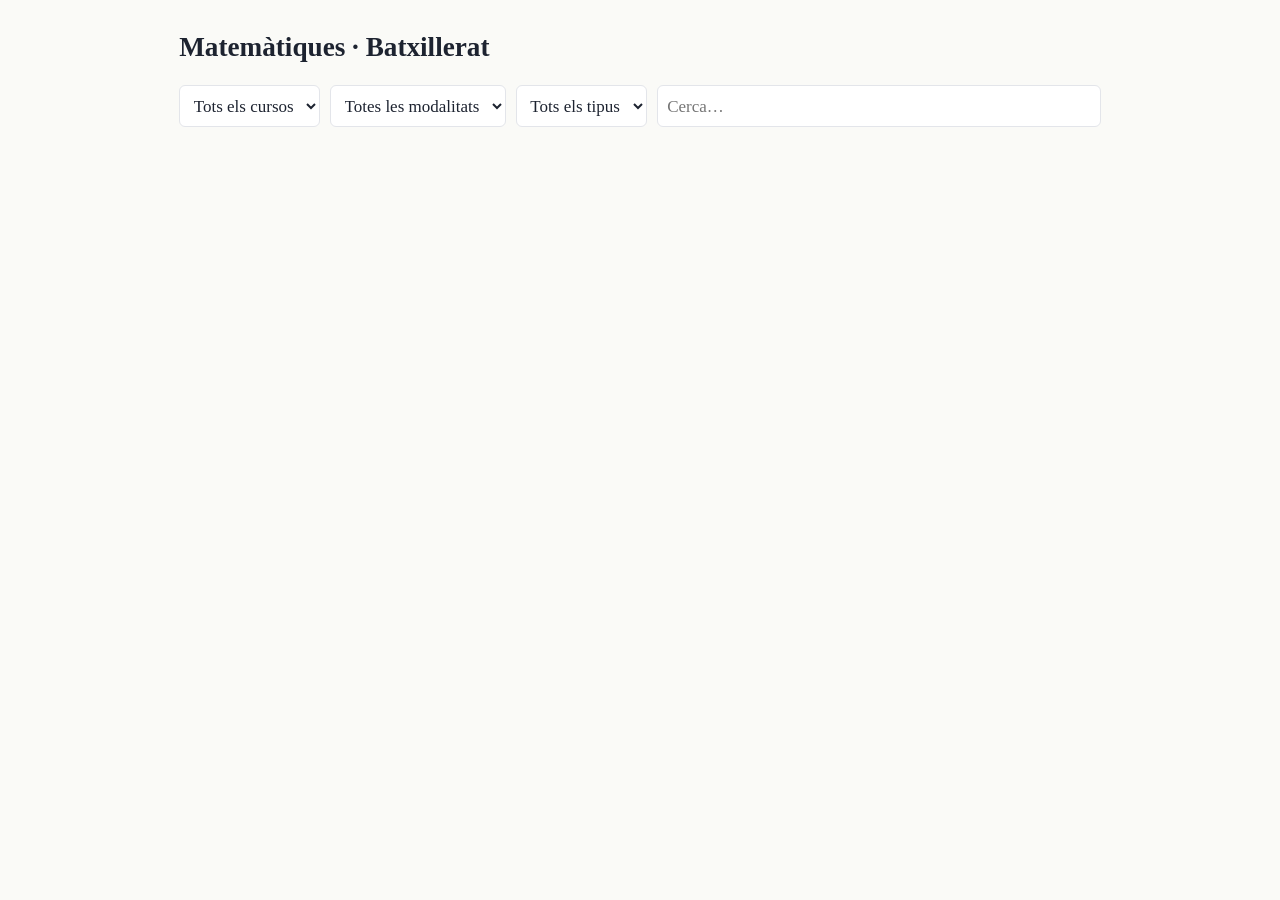
==== index.html @ 23cd7504 "Add files via upload" ====
<!doctype html><html lang="ca"><head><meta charset="utf-8"><meta name="viewport" content="width=device-width,initial-scale=1">
<title>Matemàtiques · Batxillerat</title><link rel="stylesheet" href="style.css"></head><body>
<header><h1>Matemàtiques · Batxillerat</h1>
<div class="filtres"><select id="curs"><option value="">Tots els cursos</option></select>
<select id="mod"><option value="">Totes les modalitats</option></select>
<select id="tipus"><option value="">Tots els tipus</option></select>
<input id="q" placeholder="Cerca…"></div></header><main id="llista"></main>
<script>
let D=[];const $=i=>document.getElementById(i);
const uniq=k=>[...new Set(D.map(d=>d[k]).filter(Boolean))].sort();
function omple(id,k){uniq(k).forEach(v=>$(id).add(new Option(v,v)))}
function pinta(){
 const c=$('curs').value,m=$('mod').value,t=$('tipus').value,q=$('q').value.toLowerCase();
 const f=D.filter(d=>(!c||d.curs==c)&&(!m||d.modalitat==m||d.modalitat=='tots')&&(!t||d.tipus==t)&&(!q||(d.title+d.tema).toLowerCase().includes(q)));
 const g={};f.forEach(d=>(g[d.tema||'altres']??=[]).push(d));
 $('llista').innerHTML=Object.keys(g).sort().map(k=>`<h2>${k}</h2><div class="cards">`+g[k].map(d=>
 `<a class="card" href="visor.html?f=${encodeURIComponent(d.path)}"><b>${d.title}</b><small>${[d.curs,d.modalitat,d.tipus].filter(Boolean).map(x=>`<span class="tag">${x}</span>`).join('')}</small></a>`).join('')+'</div>').join('')||'<p>Cap resultat.</p>';
}
fetch('materials.json').then(r=>r.json()).then(j=>{D=j;omple('curs','curs');omple('mod','modalitat');omple('tipus','tipus');
 ['curs','mod','tipus','q'].forEach(i=>$(i).addEventListener('input',pinta));pinta()});
</script></body></html>
---- style.css ----
:root{--bg:#fafaf7;--fg:#1d2330;--mut:#667085;--acc:#1f5fbf;--card:#fff;--bd:#e3e5ea}
@media(prefers-color-scheme:dark){:root{--bg:#14171f;--fg:#e8eaf0;--mut:#98a2b3;--acc:#7aa8ff;--card:#1c2029;--bd:#2c313c}}
*{box-sizing:border-box}body{margin:0;background:var(--bg);color:var(--fg);font:17px/1.6 Georgia,'Times New Roman',serif}
header,main{max-width:960px;margin:0 auto;padding:1rem 1.2rem}
h1{font-size:1.7rem;margin:.6rem 0}a{color:var(--acc)}
.filtres{display:flex;flex-wrap:wrap;gap:.6rem;margin:1rem 0}
select,input{font:inherit;padding:.4rem .6rem;border:1px solid var(--bd);border-radius:6px;background:var(--card);color:var(--fg)}
input{flex:1;min-width:180px}
h2{margin:1.6rem 0 .4rem;border-bottom:1px solid var(--bd);text-transform:capitalize}
.cards{display:grid;grid-template-columns:repeat(auto-fill,minmax(260px,1fr));gap:.7rem}
.card{display:block;padding:.7rem .9rem;background:var(--card);border:1px solid var(--bd);border-radius:8px;text-decoration:none;color:var(--fg)}
.card:hover{border-color:var(--acc)}.card small{color:var(--mut);display:block}
.tag{display:inline-block;font-size:.75rem;padding:0 .45rem;margin-right:.3rem;border-radius:999px;background:var(--bd)}
article{background:var(--card);border:1px solid var(--bd);border-radius:8px;padding:1rem 1.6rem}
article h1,article h2,article h3{font-family:system-ui,sans-serif}
blockquote{margin:1rem 0;padding:.4rem 1rem;border-left:4px solid var(--acc);background:rgba(31,95,191,.07)}
details{margin:.5rem 0}summary{cursor:pointer;color:var(--acc)}
table{border-collapse:collapse}td,th{border:1px solid var(--bd);padding:.3rem .6rem}
.nav{font:.9rem system-ui}.nav button{font:inherit}
@media print{header,.nav{display:none}body{background:#fff;color:#000;font-size:12pt}article{border:0;padding:0}details{display:block}details>*{display:block}}
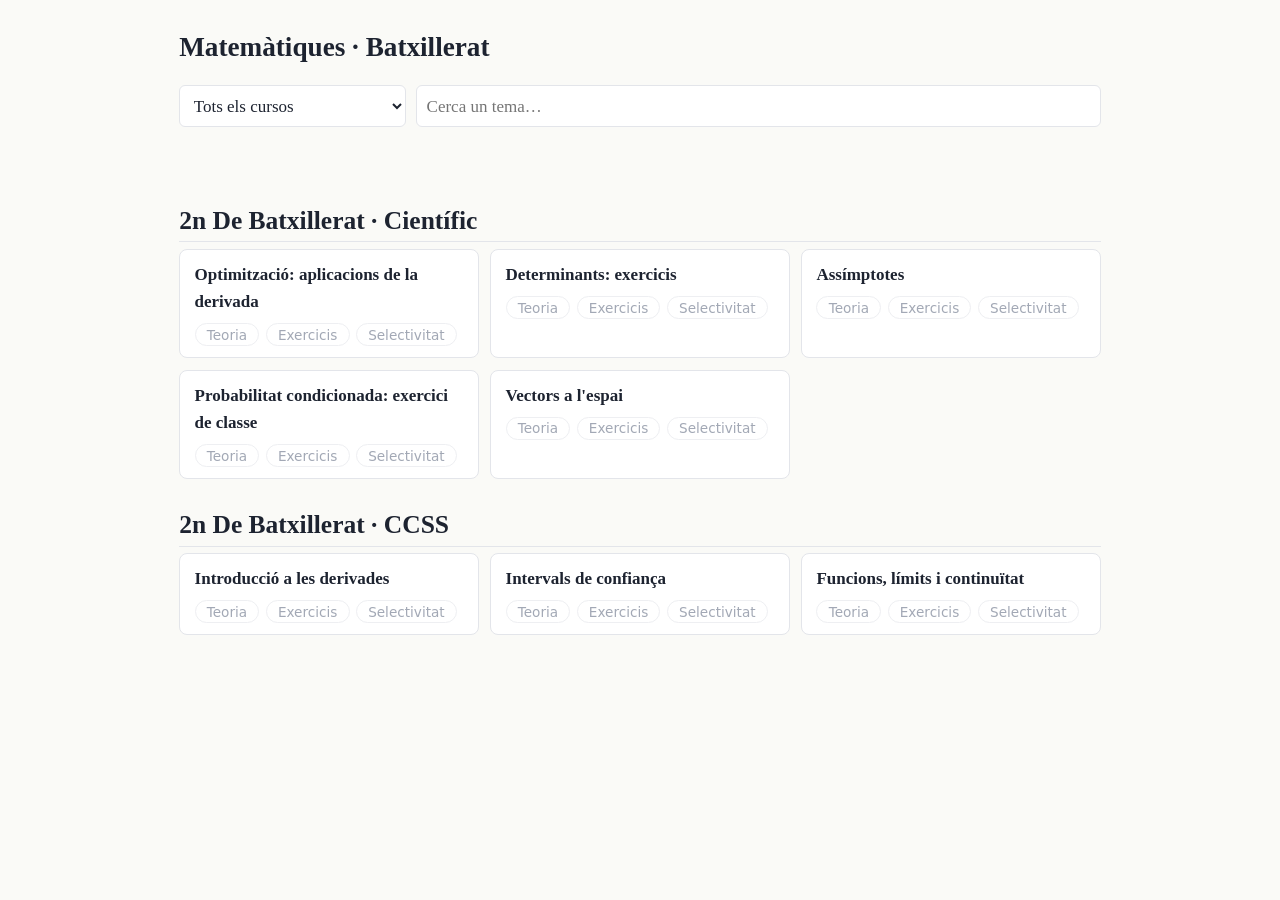
==== commit 369f4444: "Add files via upload" ====
--- a/index.html
+++ b/index.html
@@ -1,21 +1,31 @@
 <!doctype html><html lang="ca"><head><meta charset="utf-8"><meta name="viewport" content="width=device-width,initial-scale=1">
 <title>Matemàtiques · Batxillerat</title><link rel="stylesheet" href="style.css"></head><body>
 <header><h1>Matemàtiques · Batxillerat</h1>
-<div class="filtres"><select id="curs"><option value="">Tots els cursos</option></select>
-<select id="mod"><option value="">Totes les modalitats</option></select>
-<select id="tipus"><option value="">Tots els tipus</option></select>
-<input id="q" placeholder="Cerca…"></div></header><main id="llista"></main>
+<div class="filtres"><select id="sec"><option value="">Tots els cursos</option></select>
+<input id="q" placeholder="Cerca un tema…"></div></header><main id="llista"></main>
 <script>
+const SEC={'1r':'1r de Batxillerat','2n-cientific':'2n de Batxillerat · Científic','2n-social':'2n de Batxillerat · CCSS'};
+const BL=[['teoria','Teoria'],['exercicis','Exercicis'],['selectivitat','Selectivitat']];
 let D=[];const $=i=>document.getElementById(i);
-const uniq=k=>[...new Set(D.map(d=>d[k]).filter(Boolean))].sort();
-function omple(id,k){uniq(k).forEach(v=>$(id).add(new Option(v,v)))}
+const dir=p=>p.replace(/\/[^/]*$/,'');
+const sec=d=>d.path.split('/')[1];
 function pinta(){
- const c=$('curs').value,m=$('mod').value,t=$('tipus').value,q=$('q').value.toLowerCase();
- const f=D.filter(d=>(!c||d.curs==c)&&(!m||d.modalitat==m||d.modalitat=='tots')&&(!t||d.tipus==t)&&(!q||(d.title+d.tema).toLowerCase().includes(q)));
- const g={};f.forEach(d=>(g[d.tema||'altres']??=[]).push(d));
- $('llista').innerHTML=Object.keys(g).sort().map(k=>`<h2>${k}</h2><div class="cards">`+g[k].map(d=>
- `<a class="card" href="visor.html?f=${encodeURIComponent(d.path)}"><b>${d.title}</b><small>${[d.curs,d.modalitat,d.tipus].filter(Boolean).map(x=>`<span class="tag">${x}</span>`).join('')}</small></a>`).join('')+'</div>').join('')||'<p>Cap resultat.</p>';
+ const s=$('sec').value,q=$('q').value.toLowerCase(),g={};
+ D.forEach(d=>{(g[dir(d.path)]??=[]).push(d)});
+ let h='';
+ Object.keys(SEC).filter(k=>!s||k==s).forEach(k=>{
+  const temes=Object.values(g).filter(a=>sec(a[0])==k&&(!q||(a[0].tematitol||'').toLowerCase().includes(q)))
+    .sort((a,b)=>(a[0].tematitol||'').localeCompare(b[0].tematitol||'','ca'));
+  if(!temes.length)return;
+  h+=`<h2>${SEC[k]}</h2><div class="cards">`+temes.map(a=>{
+   const by={};a.forEach(d=>by[d.bloc]=d);
+   return `<div class="card tema"><b>${a[0].tematitol||a[0].title}</b><div class="chips">`+BL.map(([b,l])=>{
+     if(b=='selectivitat'&&k=='1r')l='Difícils i exàmens';
+     return by[b]?`<a class="chip" href="visor.html?f=${encodeURIComponent(by[b].path)}">${l}</a>`:`<span class="chip off">${l}</span>`}).join('')+'</div></div>'}).join('')+'</div>';
+ });
+ $('llista').innerHTML=h||'<p>Cap resultat.</p>';
 }
-fetch('materials.json').then(r=>r.json()).then(j=>{D=j;omple('curs','curs');omple('mod','modalitat');omple('tipus','tipus');
- ['curs','mod','tipus','q'].forEach(i=>$(i).addEventListener('input',pinta));pinta()});
+fetch('materials.json').then(r=>r.json()).then(j=>{D=j;
+ Object.entries(SEC).forEach(([k,v])=>$('sec').add(new Option(v,k)));
+ ['sec','q'].forEach(i=>$(i).addEventListener('input',pinta));pinta()});
 </script></body></html>
--- a/style.css
+++ b/style.css
@@ -17,4 +17,16 @@
 details{margin:.5rem 0}summary{cursor:pointer;color:var(--acc)}
 table{border-collapse:collapse}td,th{border:1px solid var(--bd);padding:.3rem .6rem}
 .nav{font:.9rem system-ui}.nav button{font:inherit}
-@media print{header,.nav{display:none}body{background:#fff;color:#000;font-size:12pt}article{border:0;padding:0}details{display:block}details>*{display:block}}
+@media print{header,.nav,.pn{display:none}body{background:#fff;color:#000;font-size:12pt}article{border:0;padding:0}details{display:block}details>*{display:block}}
+
+article img{max-width:100%;height:auto;display:block;margin:1rem auto}
+mjx-container[display]{overflow-x:auto;overflow-y:hidden;max-width:100%}
+
+.chips{display:flex;flex-wrap:wrap;gap:.4rem;margin-top:.5rem}
+.chip{display:inline-block;font:.85rem system-ui;padding:.15rem .7rem;border-radius:999px;border:1px solid var(--acc);text-decoration:none;color:var(--acc)}
+a.chip:hover{background:var(--acc);color:var(--bg)}
+.chip.on{background:var(--acc);color:var(--bg);border-color:var(--acc)}
+.chip.off{border-color:var(--bd);color:var(--mut);opacity:.6}
+.card.tema:hover{border-color:var(--bd)}
+.pn{display:flex;justify-content:space-between;margin:1rem 0;font:1rem system-ui}
+.nav .chip{margin-left:.2rem}
